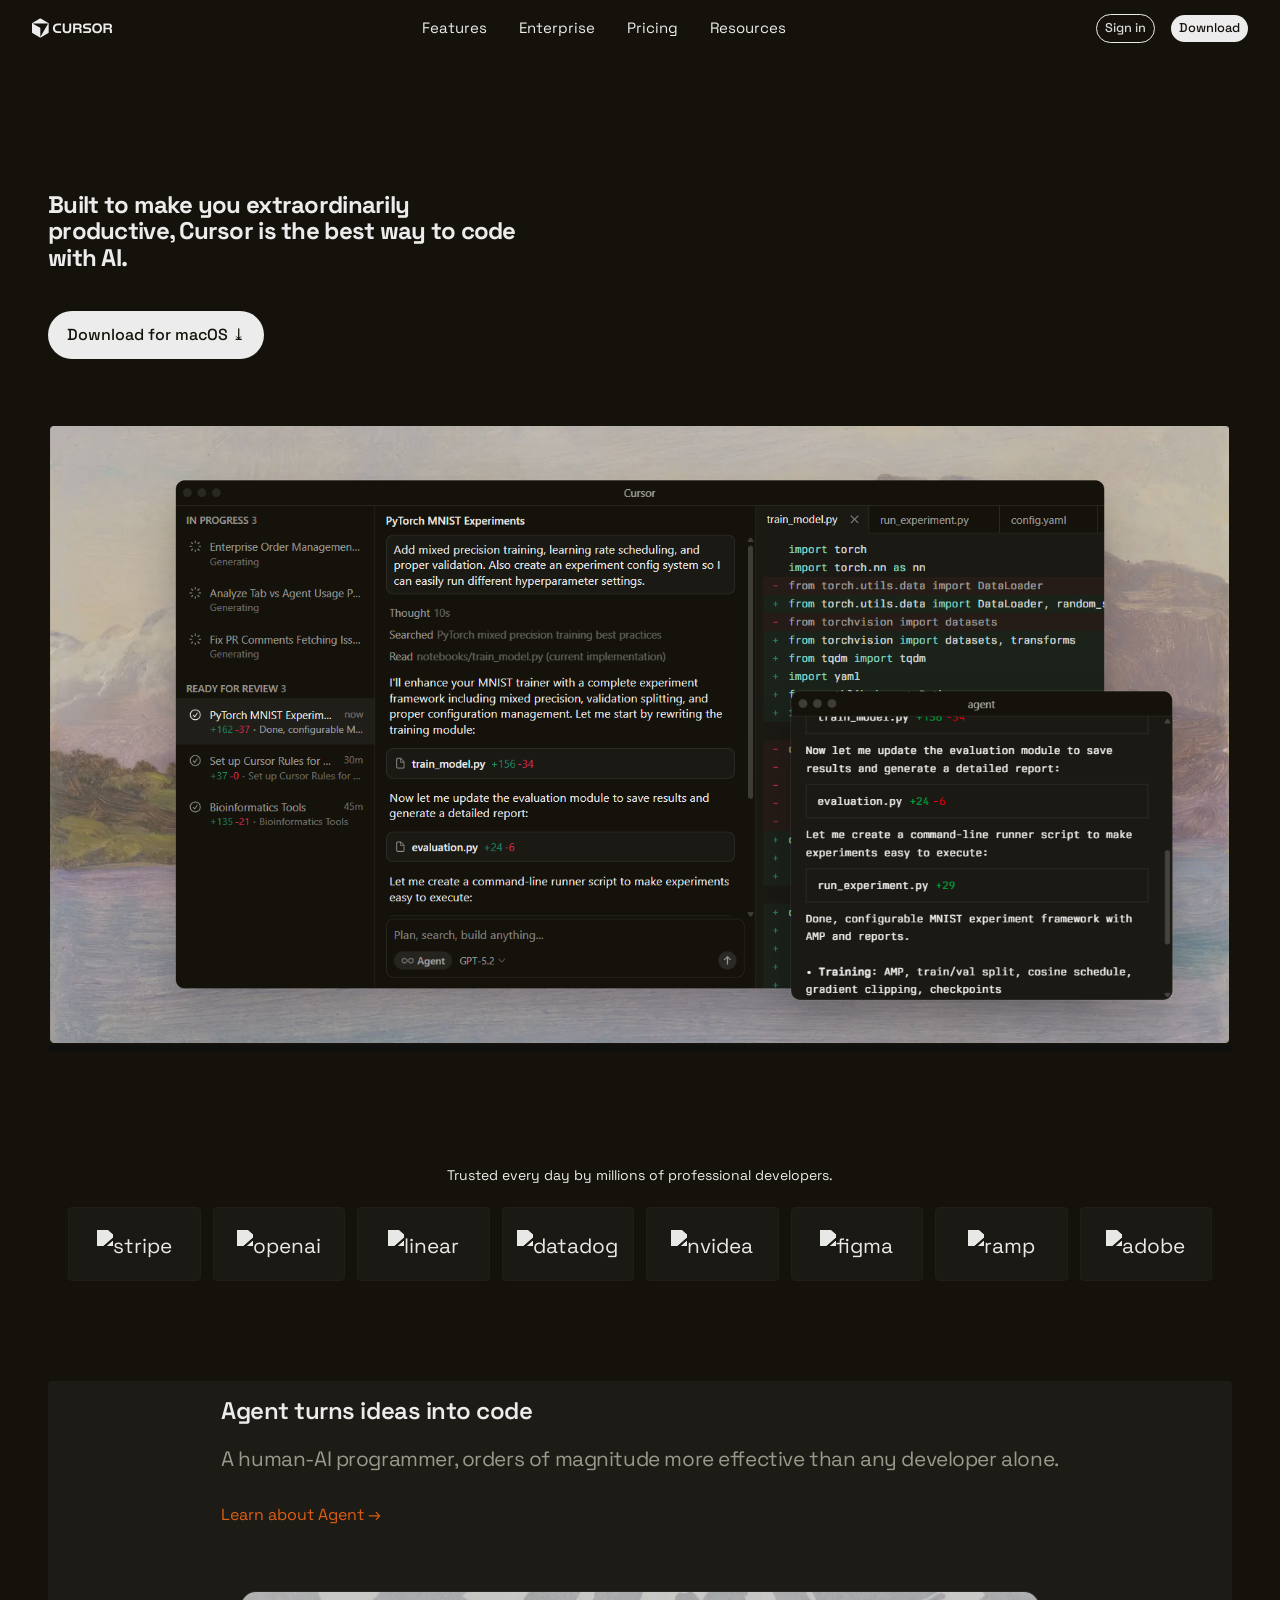
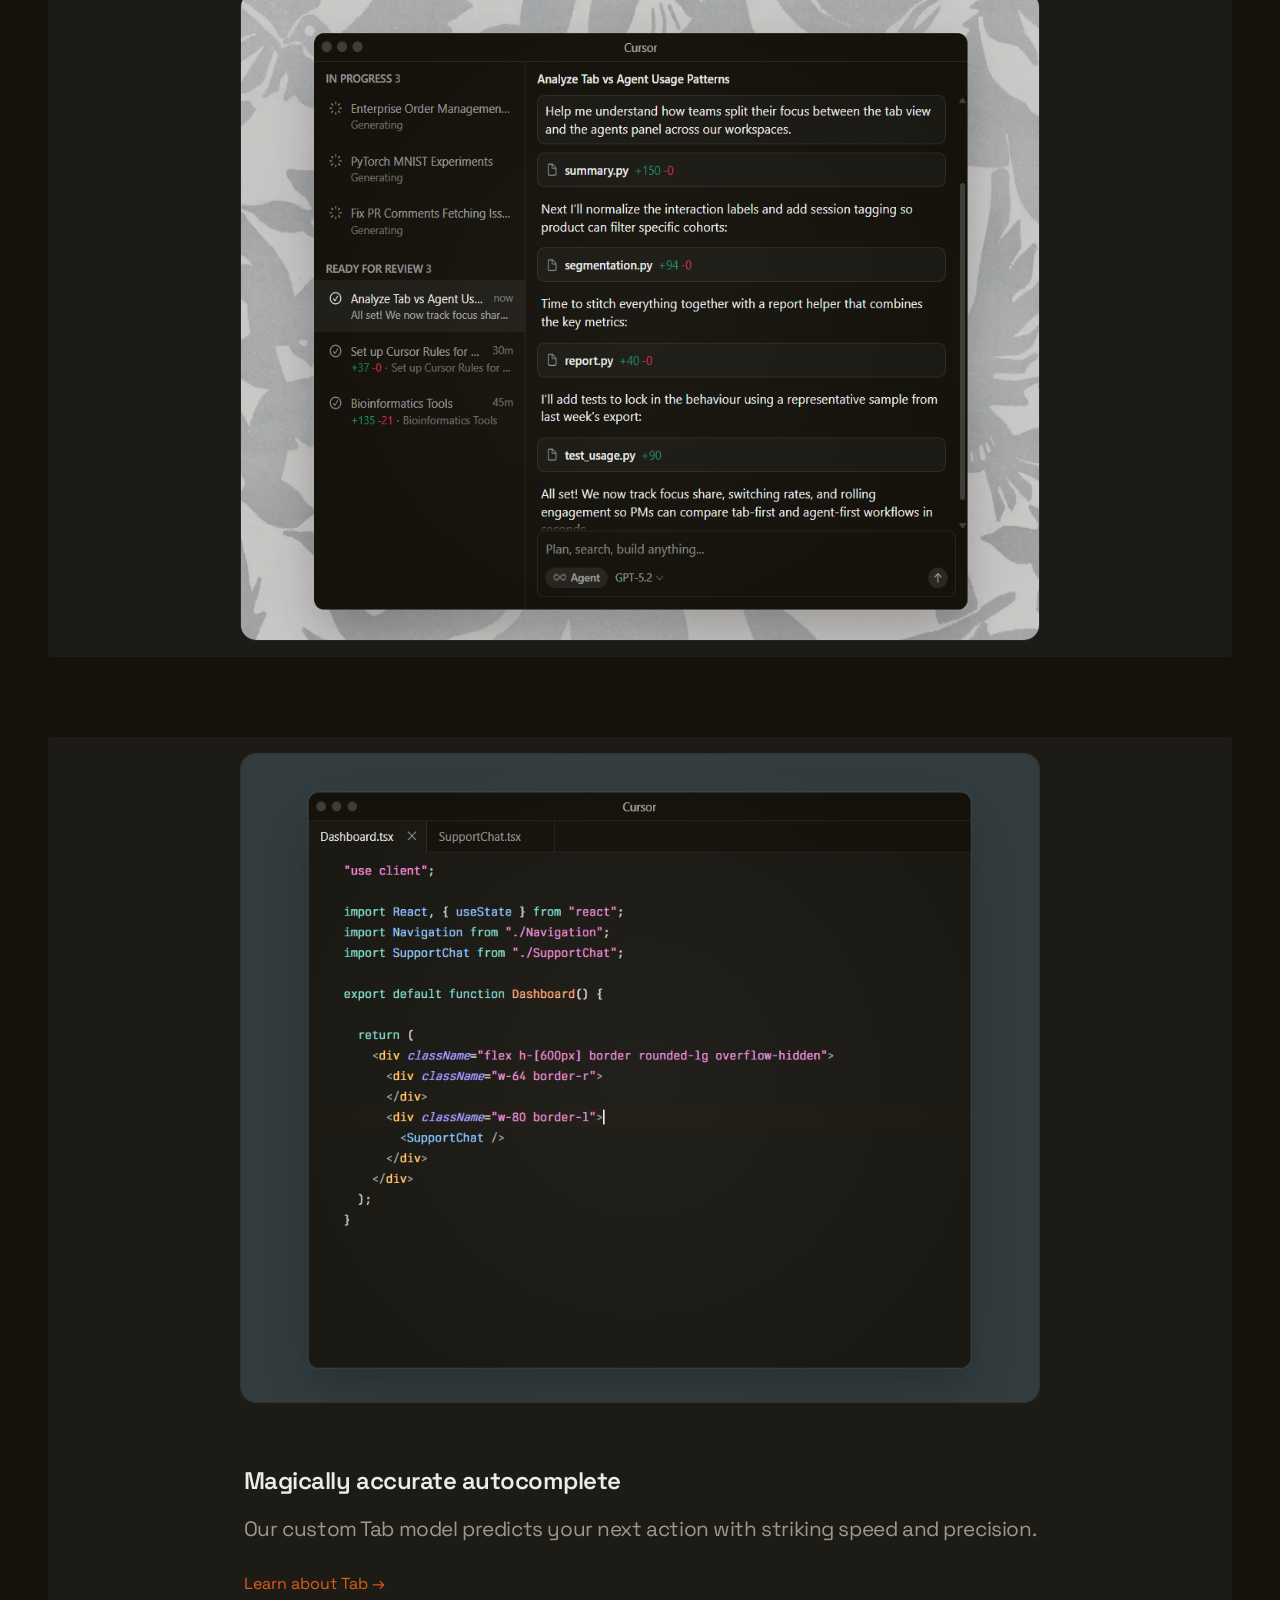
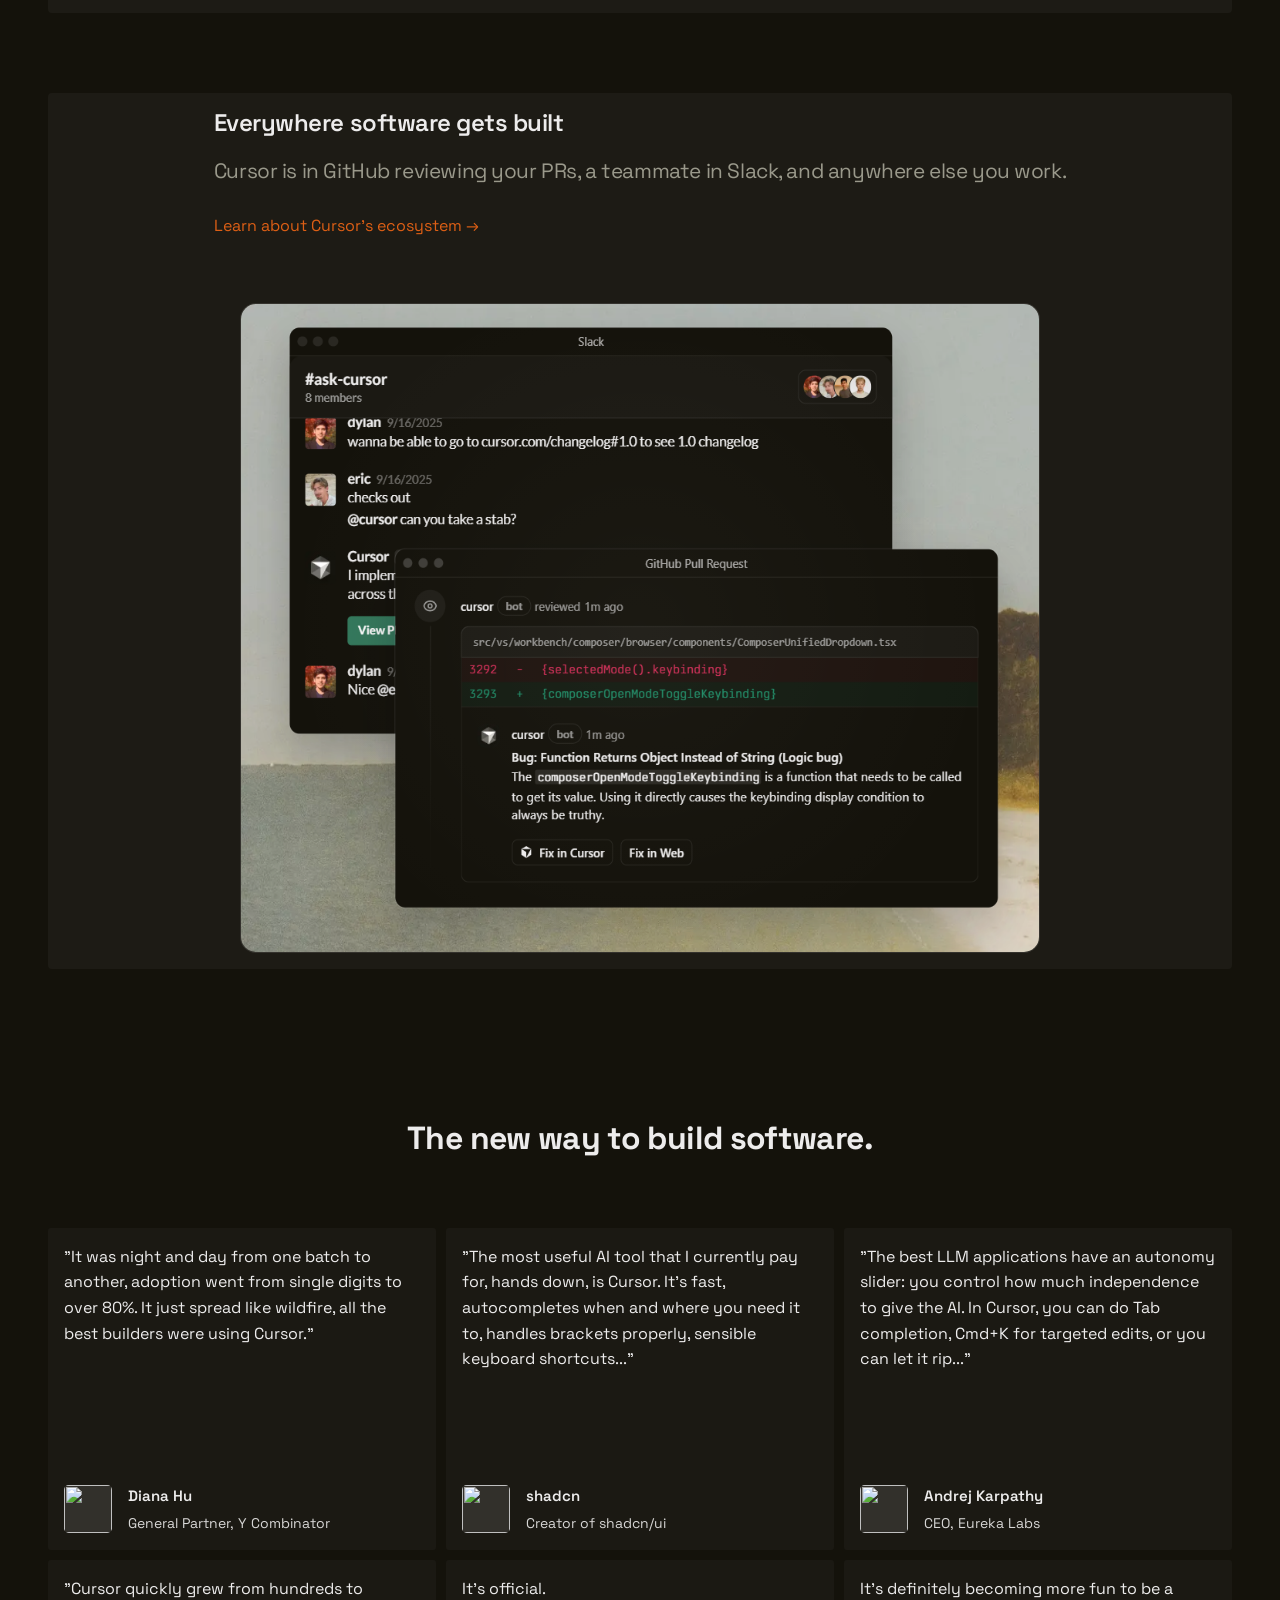
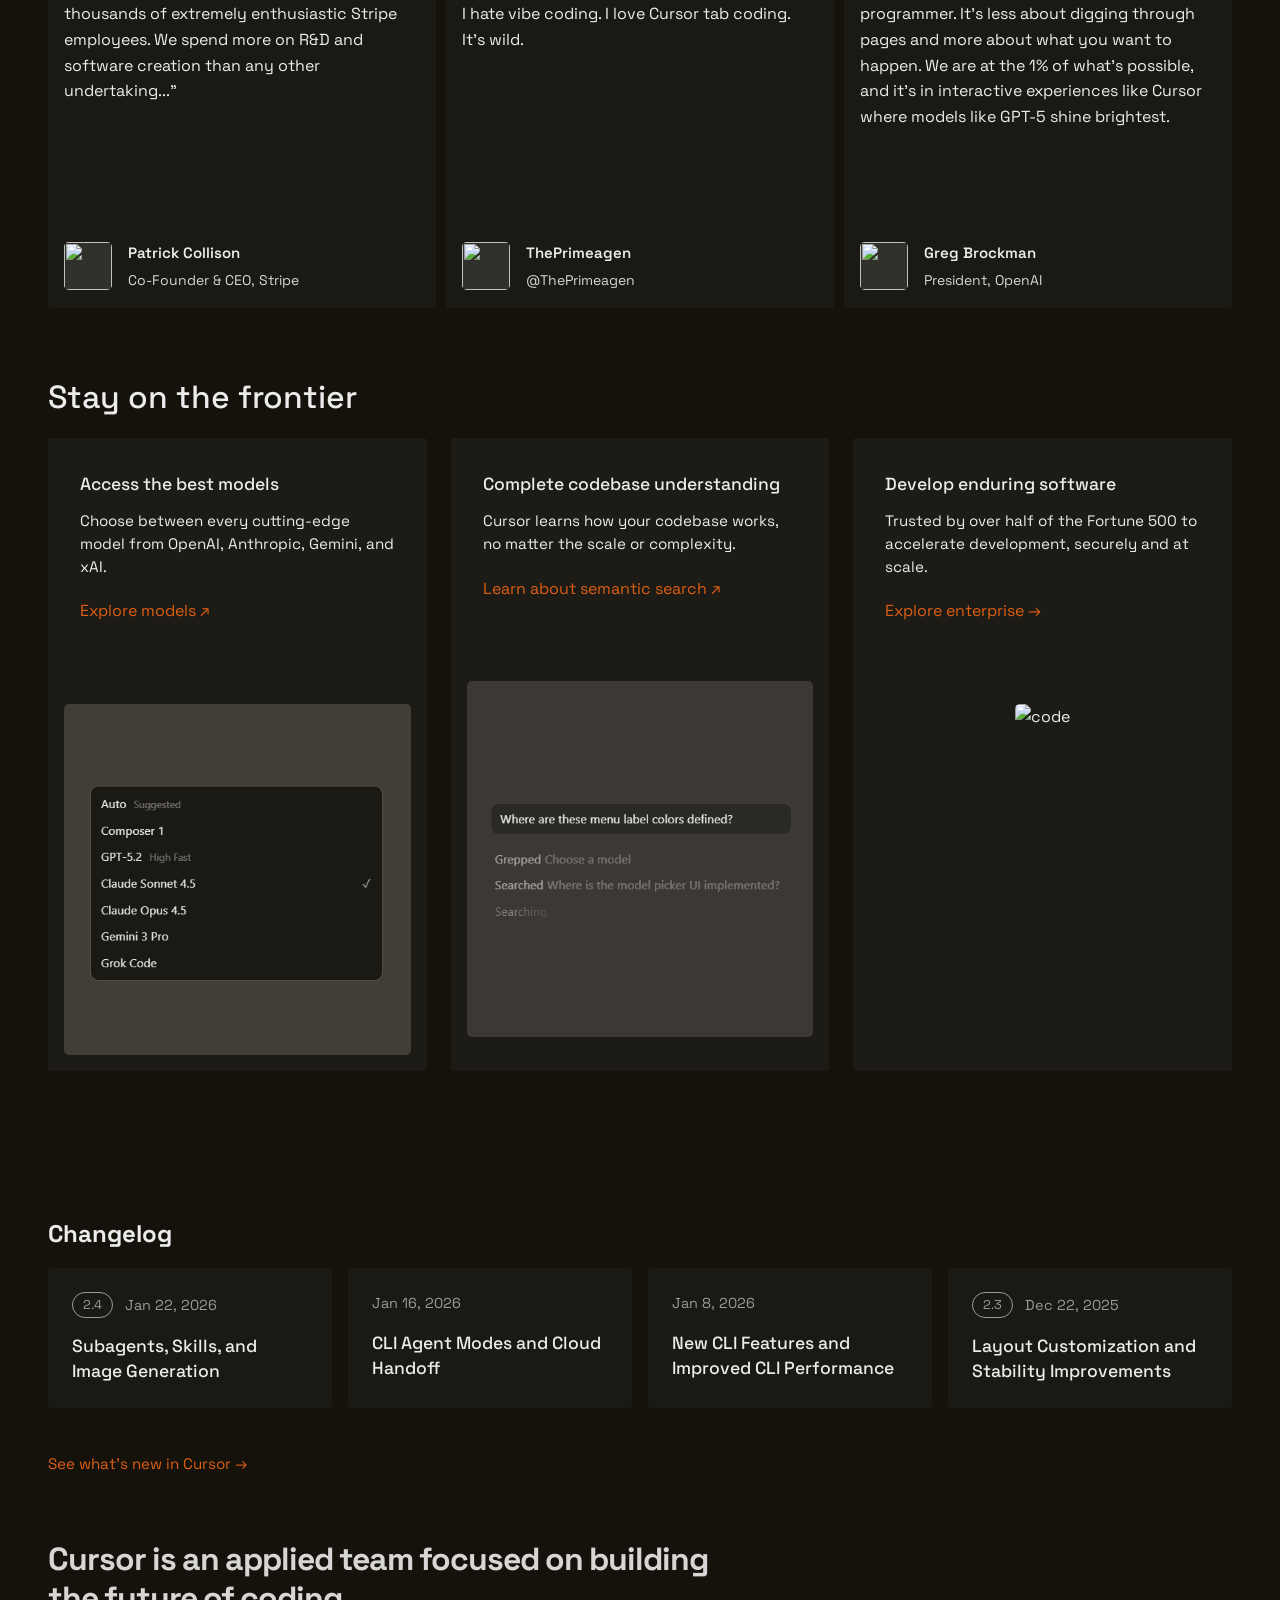
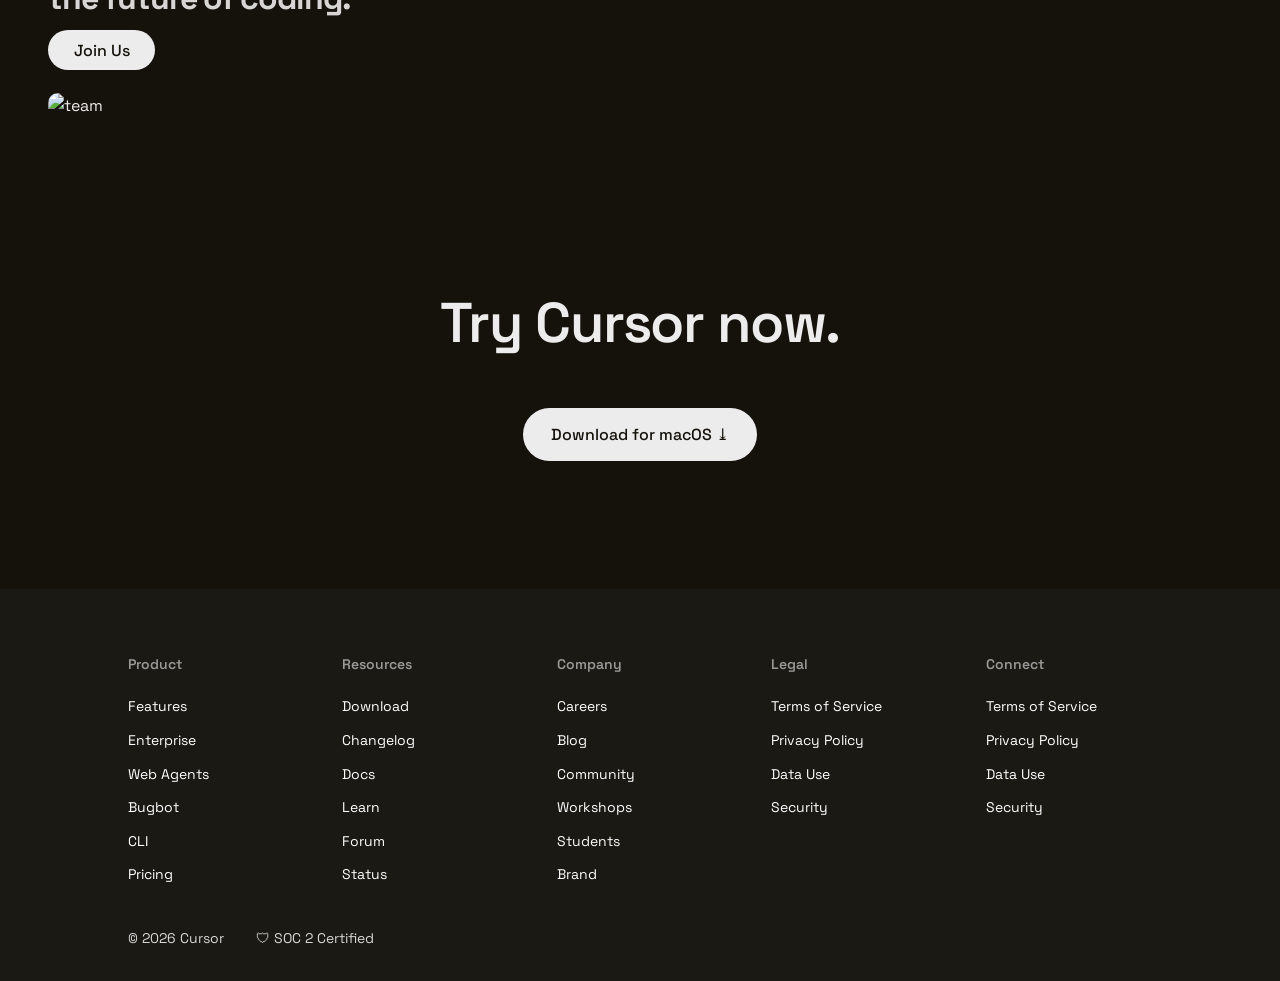
==== cursor-html-css/index.html @ ca09371f "added new assigment" ====
<!doctype html>
<html lang="en">

<head>
    <meta charset="UTF-8" />
    <meta name="viewport" content="width=device-width, initial-scale=1.0" />
    <link rel="stylesheet" href="style.css" />
    <title>Cursor - The AI Code Editor</title>
</head>

<body>
    <!-- Navigation -->
    <nav>
        <img src="ico.svg" alt="logo" width="80" height="50" />
        <ul class="nav-links">
            <li><a href="#features">Features</a></li>
            <li><a href="#enterprise">Enterprise</a></li>
            <li><a href="#pricing">Pricing</a></li>
            <li><a href="#resources">Resources</a></li>
        </ul>
        <div class="nav-actions">
            <a href="#" class="btn btn-secondary">Sign in</a>
            <a href="#" class="btn btn-primary">Download</a>
        </div>
    </nav>

    <!-- Hero Section -->
    <section class="hero">
        <h2>
            Built to make you extraordinarily productive, Cursor is the best
            way to code with AI.
        </h2>

        <div class="hero-actions">
            <a href="#" class="btn btn-primary">Download for macOS ⤓</a>
        </div>

        <div class="hero-visual">
            <img class="hero-image" src="hero.png" alt="hero" />
        </div>
    </section>

    <!-- Trusted By Section -->
    <section class="trusted-section">
        <p class="trusted-title">
            Trusted every day by millions of professional developers.
        </p>
        <div class="logo-grid">
            <div class="logo-card"><img
                    src="https://ptht05hbb1ssoooe.public.blob.vercel-storage.com/assets/misc/asset-beae7a1f5d7eb381a872.svg"
                    alt="stripe"></div>
            <div class="logo-card"><img
                    src="https://ptht05hbb1ssoooe.public.blob.vercel-storage.com/assets/misc/asset-53062f7690ae5b0cdbed.svg"
                    alt="openai"></div>
            <div class="logo-card"><img
                    src="https://ptht05hbb1ssoooe.public.blob.vercel-storage.com/assets/misc/asset-eb9e0a5931092d4db1dd.svg"
                    alt="linear"></div>
            <div class="logo-card"><img
                    src="https://ptht05hbb1ssoooe.public.blob.vercel-storage.com/assets/misc/asset-da55192921531e5fd2ba.svg"
                    alt="datadog"></div>
            <div class="logo-card"><img
                    src="https://ptht05hbb1ssoooe.public.blob.vercel-storage.com/assets/misc/asset-e3678011b17782740f98.svg"
                    alt="nvidea"></div>
            <div class="logo-card"><img
                    src="https://ptht05hbb1ssoooe.public.blob.vercel-storage.com/assets/misc/asset-105275382af564c3ab7c.svg"
                    alt="figma"></div>
            <div class="logo-card"><img
                    src="https://ptht05hbb1ssoooe.public.blob.vercel-storage.com/assets/misc/asset-cf60827b1c3f341d19ef.svg"
                    alt="ramp"></div>
            <div class="logo-card"><img
                    src="https://ptht05hbb1ssoooe.public.blob.vercel-storage.com/assets/misc/asset-37d2d1a1edcce15ca38c.svg"
                    alt="adobe"></div>
        </div>
    </section>

    <!-- Features Section -->
    <section class="features">
        <div class="feature-card">
            <div class="feature-content">
                <h3>Agent turns ideas into code</h3>
                <p>
                    A human-AI programmer, orders of magnitude more
                    effective than any developer alone.
                </p>
                <a href="#" class="feature-link">Learn about Agent →</a>
            </div>
            <div class="feature-visual">
                <img src="feat-1.png" width="100%" height="100%""> 
                    </div>
                </div>
            </div>

            <div class=" feature-card">
                <div class="feature-content">
                    <h3>Magically accurate autocomplete</h3>
                    <p>
                        Our custom Tab model predicts your next action with
                        striking speed and precision.
                    </p>
                    <a href="#" class="feature-link">Learn about Tab →</a>
                </div>
                <div class="feature-visual">
                    <img src="feat-2.png" alt="feat-2" width="800px" height="650px">
                </div>
            </div>

            <div class="feature-card">
                <div class="feature-content">
                    <h3>Everywhere software gets built</h3>
                    <p>
                        Cursor is in GitHub reviewing your PRs, a teammate in
                        Slack, and anywhere else you work.
                    </p>
                    <a href="#" class="feature-link">Learn about Cursor's ecosystem →</a>
                </div>
                <div class="feature-visual">
                    <img src="feat-3.png" alt="feat-2" width="800px" height="650px">
                </div>
            </div>
    </section>

    <!-- Testimonials -->
    <section class="testimonials">
        <h2>The new way to build software.</h2>
        <div class="testimonials-grid">
            <div class="testimonial">
                <p class="testimonial-text">
                    "It was night and day from one batch to another,
                    adoption went from single digits to over 80%. It just
                    spread like wildfire, all the best builders were using
                    Cursor."
                </p>
                <div class="testimonial-author">
                    <img class="author-avatar"
                        src="https://cursor.com/marketing-static/_next/image?url=https%3A%2F%2Fptht05hbb1ssoooe.public.blob.vercel-storage.com%2Fassets%2Favatars%2Fdiana-hu-avatar.png&w=96&q=70"
                        alt="">
                    <div class="author-info">
                        <h4>Diana Hu</h4>
                        <p>General Partner, Y Combinator</p>
                    </div>
                </div>
            </div>

            <div class="testimonial">
                <p class="testimonial-text">
                    "The most useful AI tool that I currently pay for, hands
                    down, is Cursor. It's fast, autocompletes when and where
                    you need it to, handles brackets properly, sensible
                    keyboard shortcuts..."
                </p>
                <div class="testimonial-author">
                    <img class="author-avatar"
                        src="https://cursor.com/marketing-static/_next/image?url=https%3A%2F%2Fptht05hbb1ssoooe.public.blob.vercel-storage.com%2Fassets%2Favatars%2Fshadcn-avatar.png&w=96&q=70"
                        alt="">
                    <div class="author-info">
                        <h4>shadcn</h4>
                        <p>Creator of shadcn/ui</p>
                    </div>
                </div>
            </div>

            <div class="testimonial">
                <p class="testimonial-text">
                    "The best LLM applications have an autonomy slider: you
                    control how much independence to give the AI. In Cursor,
                    you can do Tab completion, Cmd+K for targeted edits, or
                    you can let it rip..."
                </p>
                <div class="testimonial-author">
                    <img class="author-avatar"
                        src="https://cursor.com/marketing-static/_next/image?url=https%3A%2F%2Fptht05hbb1ssoooe.public.blob.vercel-storage.com%2Fassets%2Favatars%2Fandrej-karpathy-avatar.png&w=96&q=70"
                        alt="">
                    <div class="author-info">
                        <h4>Andrej Karpathy</h4>
                        <p>CEO, Eureka Labs</p>
                    </div>
                </div>
            </div>

            <div class="testimonial">
                <p class="testimonial-text">
                    "Cursor quickly grew from hundreds to thousands of
                    extremely enthusiastic Stripe employees. We spend more
                    on R&D and software creation than any other
                    undertaking..."
                </p>
                <div class="testimonial-author">
                    <img class="author-avatar"
                        src="https://cursor.com/marketing-static/_next/image?url=https%3A%2F%2Fptht05hbb1ssoooe.public.blob.vercel-storage.com%2Fassets%2Favatars%2Fpatrick-collison-avatar.png&w=96&q=70"
                        alt="">
                    <div class="author-info">
                        <h4>Patrick Collison</h4>
                        <p>Co-Founder & CEO, Stripe</p>
                    </div>
                </div>
            </div>
            <div class="testimonial">
                <p class="testimonial-text">
                    It's official. <br>
                    I hate vibe coding.
                    I love Cursor tab coding. <br>
                    It's wild.
                </p>
                <div class="testimonial-author">
                    <img class="author-avatar"
                        src="https://cursor.com/marketing-static/_next/image?url=https%3A%2F%2Fptht05hbb1ssoooe.public.blob.vercel-storage.com%2Fassets%2Favatars%2Ftheprimeagen-avatar.png&w=96&q=70"
                        alt="">
                    <div class="author-info">
                        <h4>ThePrimeagen</h4>
                        <p>@ThePrimeagen</p>
                    </div>
                </div>
            </div>
            <div class="testimonial">
                <p class="testimonial-text">
                    It's definitely becoming more fun to be a programmer. It's less about digging through pages and more
                    about what you want to happen. We are at the 1% of what's possible, and it's in interactive
                    experiences like Cursor where models like GPT-5 shine brightest.
                </p>
                <div class="testimonial-author">
                    <img class="author-avatar"
                        src="https://cursor.com/marketing-static/_next/image?url=https%3A%2F%2Fptht05hbb1ssoooe.public.blob.vercel-storage.com%2Fassets%2Favatars%2Fgreg-brockman-avatar.jpg&w=96&q=70"
                        alt="">
                    <div class="author-info">
                        <h4>Greg Brockman</h4>
                        <p>President, OpenAI</p>
                    </div>
                </div>
            </div>
        </div>
    </section>


    <!-- Frontier -->

    <section class="frontier-section">
        <h2 class="section-title">Stay on the frontier</h2>

        <div class="feature-grid">
            <article class="feature-card">
                <div class="card-content">
                    <h3>Access the best models</h3>
                    <p>Choose between every cutting-edge model from OpenAI, Anthropic, Gemini, and xAI.</p>
                    <a href="#" class="feature-link">Explore models &nearr;</a>
                </div>
                <div class="image-mockup">
                    <img src="front-2.png" alt="code">
                </div>
            </article>

            <article class="feature-card">
                <div class="card-content">
                    <h3>Complete codebase understanding</h3>
                    <p>Cursor learns how your codebase works, no matter the scale or complexity.</p>
                    <a href="#" class="feature-link">Learn about semantic search &nearr;</a>
                </div>
                <div class="image-mockup">
                    <img src="front-1.png" alt="code">
                </div>
            </article>

            <article class="feature-card">
                <div class="card-content">
                    <h3>Develop enduring software</h3>
                    <p>Trusted by over half of the Fortune 500 to accelerate development, securely and at scale.</p>
                    <a href="#" class="feature-link">Explore enterprise &rarr;</a>
                </div>
                <div class="image-mockup">
                    <img src="https://cursor.com/marketing-static/_next/image?url=https%3A%2F%2Fptht05hbb1ssoooe.public.blob.vercel-storage.com%2Fassets%2Fhomepage%2Fhomepage-team-photo-1.jpg&w=1920&q=70"
                        alt="code">
                </div>
            </article>
        </div>
    </section>

    <!-- Changelog -->

    <section class="changelog-container">
        <div style="margin-bottom: 15px;">
            <h2>Changelog</h2>
        </div>

        <div class="cards-grid">
            <div class="card">
                <div class="card-meta">
                    <span class="version">2.4</span>
                    <span class="date">Jan 22, 2026</span>
                </div>
                <h3 class="card-title">Subagents, Skills, and Image Generation</h3>
            </div>

            <div class="card">
                <div class="card-meta">
                    <span class="date">Jan 16, 2026</span>
                </div>
                <h3 class="card-title">CLI Agent Modes and Cloud Handoff</h3>
            </div>

            <div class="card">
                <div class="card-meta">
                    <span class="date">Jan 8, 2026</span>
                </div>
                <h3 class="card-title">New CLI Features and Improved CLI Performance</h3>
            </div>

            <div class="card">
                <div class="card-meta">
                    <span class="version">2.3</span>
                    <span class="date">Dec 22, 2025</span>
                </div>
                <h3 class="card-title">Layout Customization and Stability Improvements</h3>
            </div>
        </div>

        <a href="#" class="footer-link">See what's new in Cursor &rarr;</a>
    </section>

    <!-- Join Team -->
    <div class="join-team" style="overflow: hidden;">
        <h1>Cursor is an applied team focused on building the future of coding.
        </h1>
        <div style="margin-top: 20px; margin-bottom: 30px;">
            <a href="#" class="btn btn-primary">Join Us</a>
        </div>
        <div class="team-img">
            <img src="https://cursor.com/marketing-static/_next/image?url=https%3A%2F%2Fptht05hbb1ssoooe.public.blob.vercel-storage.com%2Fassets%2Fhomepage%2Fhomepage-team-photo.jpg&w=1920&q=70"
                alt="team" width="100%">
        </div>
    </div>

    <!-- CTA Section -->
    <section class="cta-section">
        <h2>Try Cursor now.</h2>
        <div class="cta-actions">
            <a href="#" class="btn btn-primary">Download for macOS ⤓</a>
        </div>
    </section>
    <!-- Footer -->
    <footer>
        <div class="footer-grid">
            <div class="footer-column">
                <h4>Product</h4>
                <ul>
                    <li><a href="#">Features</a></li>
                    <li><a href="#">Enterprise</a></li>
                    <li><a href="#">Web Agents</a></li>
                    <li><a href="#">Bugbot</a></li>
                    <li><a href="#">CLI</a></li>
                    <li><a href="#">Pricing</a></li>
                </ul>
            </div>
            <div class="footer-column">
                <h4>Resources</h4>
                <ul>
                    <li><a href="#">Download</a></li>
                    <li><a href="#">Changelog</a></li>
                    <li><a href="#">Docs</a></li>
                    <li><a href="#">Learn</a></li>
                    <li><a href="#">Forum</a></li>
                    <li><a href="#">Status</a></li>
                </ul>
            </div>
            <div class="footer-column">
                <h4>Company</h4>
                <ul>
                    <li><a href="#">Careers</a></li>
                    <li><a href="#">Blog</a></li>
                    <li><a href="#">Community</a></li>
                    <li><a href="#">Workshops</a></li>
                    <li><a href="#">Students</a></li>
                    <li><a href="#">Brand</a></li>
                </ul>
            </div>
            <div class="footer-column">
                <h4>Legal</h4>
                <ul>
                    <li><a href="#">Terms of Service</a></li>
                    <li><a href="#">Privacy Policy</a></li>
                    <li><a href="#">Data Use</a></li>
                    <li><a href="#">Security</a></li>
                </ul>
            </div>
            <div class="footer-column">
                <h4>Connect</h4>
                <ul>
                    <li><a href="#">Terms of Service</a></li>
                    <li><a href="#">Privacy Policy</a></li>
                    <li><a href="#">Data Use</a></li>
                    <li><a href="#">Security</a></li>
                </ul>
            </div>
        </div>
        <div class="footer-bottom">
            <p>© 2026 Cursor</p>
            <p>🛡 SOC 2 Certified</p>
        </div>
    </footer>
</body>

</html>
---- cursor-html-css/style.css ----
@import url('https://fonts.googleapis.com/css2?family=Space+Grotesk:wght@400;500;600;700&display=swap');


* {
    margin: 0;
    padding: 0;
    box-sizing: border-box;
}

:root {
    --bg-primary: #14120b;
    --bg-secondary: #0a0a0a;
    --text-primary: #edecec;
    --text-secondary: #d7d6d5;
    --accent: #ffffff;
    --border: rgba(255, 255, 255, 0.1);
    --card-bg: #0f0f0f;
}

body {
    font-family: 'Space Grotesk', 'Segoe UI';
    background: var(--bg-primary);
    color: var(--text-primary);
    line-height: 1.6;
    overflow-x: hidden;
}

/* Navigation */
nav {
    position: fixed;
    top: 0;
    left: 0;
    right: 0;
    z-index: 1000;
    padding: 0.2rem 2rem;
    display: flex;
    justify-content: space-between;
    align-items: center;
    background: var(--bg-primary);
    backdrop-filter: blur(12px);
}

.nav-links {
    display: flex;
    gap: 2rem;
    list-style: none;
    align-items: center;
}

.nav-links a {
    color: var(--text-primary);
    text-decoration: none;
    font-size: 0.9375rem;
    transition: color 0.2s;
}

.nav-links a:hover {
    color: #d7d6d5;
}

.nav-actions {
    display: flex;
    gap: 1rem;
    align-items: center;
}

.btn {
    padding: 0.2rem 0.5rem;
    border-radius: 1rem;
    text-decoration: none;
    font-size: 0.8rem;
    transition: all 0.2s;
    border: none;
    cursor: pointer;
    font-weight: 500;
}

.btn-secondary {
    background: transparent;
    color: var(--text-secondary);
    border: 0.01rem solid var(--text-primary);
    ;
}

.btn-secondary:hover {
    color: var(--text-primary);
}

.btn-primary {
    background: var(--text-primary);
    ;
    color: var(--bg-primary);
}

.btn-primary:hover {
    opacity: 0.9;
    background: #d7d6d5;
}

/* Hero Section */
.hero {
    margin-top: 4rem;
    padding: 8rem 3rem 4rem;
    max-width: 1400px;
    margin-left: auto;
    margin-right: auto;
}

.hero h2 {
    line-height: 1.1;
    letter-spacing: -0.03em;
    margin-bottom: 2.5rem;
    width: 40%;
}

.hero-actions {
    display: flex;
    margin-bottom: 4rem;
}

.hero-actions .btn {
    padding: 0.7rem 1.2rem;
    border-radius: 50px;
    font-size: 1rem;
}

.hero-visual {
    height: 100%;
    background: var(--card-bg);

    position: relative;
    overflow: hidden;
}

.hero-image {
    width: 100%;
}

/* Logos Section */
.trusted-section {
    padding: 3rem;
    text-align: center;
    max-width: 1400px;
    margin: 0 auto;
}

.trusted-title {
    font-size: 0.875rem;
}

.logo-grid {
    display: grid;
    grid-template-columns: repeat(8, 1fr);
    gap: 12px;
    padding: 20px;
}

.logo-card {
    aspect-ratio: 16 / 9;
    background-color: #1B1913;
    border: 1px solid #1f1e1b;
    border-radius: 4px;
    display: flex;
    align-items: center;
    justify-content: center;
    font-size: 1.3rem;
    transition: background 0.3s ease;
}



/* Logo Image constraints */
.logo-card img {
    max-width: 80%;
    max-height: 40%;
    object-fit: contain;
    filter: brightness(0) invert(1);
    /* Forces logos to be white */
    opacity: 0.9;
}

/* Features Section */
.features {
    padding: 2rem 3rem;
    max-width: 1400px;
    margin: 0 auto;
}

.feature-card {
    margin-bottom: 5rem;
    display: grid;
    grid-template-columns: 1fr 1.2fr;
    gap: 4rem;
    align-items: center;
    background: #1D1B15;
    padding: 1rem;
}

.feature-card:nth-child(even) {
    grid-template-columns: 1.2fr 1fr;
}

.feature-card:nth-child(even) .feature-content {
    order: 2;
}

.feature-content h3 {
    font-size: 1.5rem;
    font-weight: 600;
    line-height: 1.2;
    letter-spacing: -0.02em;
    margin-bottom: 1rem;
}

.feature-content p {
    font-size: 1.3rem;
    color: #9A998B;
    letter-spacing: -0.02em;
    margin-bottom: 1.5rem;
    line-height: 1.7;
}

.feature-link {
    color: #dd5f15;
    text-decoration: none;
    font-size: 1rem;
    display: inline-flex;
    align-items: center;
    gap: 0.5rem;
    transition: gap 0.3s;
}

.feature-link:hover {
    gap: 0.75rem;
    color: #863505;
}

.feature-visual {
    background: var(--card-bg);
    border-radius: 1rem;
    border: 1px solid var(--border);
    height: 650px;
    width: 800px;
    display: flex;
    align-items: center;
    justify-content: center;
    position: relative;
    overflow: hidden;
}

.feature-visual::before {
    content: "";
    position: absolute;
    inset: 0;
    background: radial-gradient(circle at center,
            rgba(255, 255, 255, 0.03),
            transparent 70%);
}

/* Testimonials */
.testimonials {
    padding: 2rem 3rem;
    max-width: 1400px;
    margin: 0 auto;
}

.testimonials h2 {
    font-size: 2rem;
    text-align: center;
    margin-bottom: 4rem;
    letter-spacing: -0.02em;
}

.testimonials-grid {
    display: grid;
    grid-template-columns: repeat(3, 1fr);
    gap: 0.6rem;
}

.testimonial {
    background: #1B1913;
    border-radius: 3px;
    padding: 1rem;
    display: flex;
    flex-direction: column;
    justify-content: space-between;
}

.testimonial-text {
    margin-bottom: 7rem;
    color: var(--text-primary);
}

.testimonial-author {
    display: flex;
    align-items: center;
    gap: 1rem;
}

.author-avatar {
    width: 48px;
    height: 48px;
    border-radius: 10%;
    object-fit: contain;
    background: var(--border);
}

.author-info h4 {
    font-size: 0.9375rem;
    font-weight: 600;
    margin-bottom: 0.25rem;
}

.author-info p {
    font-size: 0.875rem;
    color: var(--text-secondary);
}

.changelog-container {
    padding: 2rem 3rem;
    max-width: 1400px;
    margin: 0 auto;
}

.cards-grid {
    display: grid;
    grid-template-columns: repeat(auto-fit, minmax(250px, 1fr));
    gap: 16px;
    margin-bottom: 24px;
}

.card {
    background-color: #1B1913;
    border: 1px solid var(--card-border);
    border-radius: 4px;
    padding: 24px;
    transition: border-color 0.2s ease;
    cursor: pointer;
}

.card:hover {
    background-color: #201E18;
    border-color: #333;
}

.card-meta {
    display: flex;
    align-items: center;
    gap: 12px;
    margin-bottom: 16px;
}

.version {
    border: 1px solid;
    border-radius: 20px;
    padding: 2px 10px;
    font-size: 0.8rem;
    color: #9B9A98
}

.date {
    font-size: 0.9rem;
    color: #9B9A98
}

.card-title {
    font-size: 1.1rem;
    line-height: 1.4;
    font-weight: 500;
    margin: 0;
}

.footer-link {
    display: inline-block;
    color: #dd5f15;
    text-decoration: none;
    font-size: 0.95rem;
    margin-top: 20px;
}

.footer-link:hover {
    color: #863505;
}

/* Join Team */
.join-team {
    padding: 2rem 3rem;
    max-width: 1400px;
    margin: 0 auto;
}

.join-team h1 {
    width: 60%;
    color: var(--text-secondary);
    word-spacing: -1px;
    letter-spacing: -1px;
    line-height: 2.4rem;
}

.team-img {
    /* width: 1500px; */
    border-radius: 10px;
    overflow: hidden;
}

.join-team .btn {
    padding: 0.6rem 1.6rem;
    font-size: 1rem;
    border-radius: 50px;
}

/* CTA Section */
.cta-section {
    padding: 8rem 3rem;
    text-align: center;
    max-width: 1400px;
    margin: 0 auto;
}

.cta-section h2 {
    font-size: 3.5rem;
    font-weight: 600;
    margin-bottom: 2.5rem;
    letter-spacing: -0.02em;
}

.cta-actions {
    display: flex;
    gap: 1rem;
    justify-content: center;
}

.cta-actions .btn {
    padding: 0.875rem 1.75rem;
    font-size: 1rem;
    border-radius: 50px;
}

/* Footer */
footer {
    padding: 4rem 3rem 2rem;
    background-color: #1B1913;
}

.footer-grid {
    display: grid;
    grid-template-columns: repeat(5, 1fr);
    gap: 3rem;
    margin-bottom: 3rem;
    margin: 0 5rem;
}

.footer-column h4 {
    font-size: 0.875rem;
    font-weight: 600;
    margin-bottom: 1.1rem;
    color: #999896;
}

.footer-column ul {
    list-style: none;
}

.footer-column li {
    margin-bottom: 0.5rem;
}

.footer-column a {
    color: white;
    text-decoration: none;
    font-size: 0.875rem;
    transition: color 0.2s;
}

.footer-column a:hover {
    color: var(--text-primary);
}

.footer-bottom {
    padding-top: 2rem;
    display: flex;
    margin: 0 5rem;
    gap: 2rem;
    align-items: center;
    font-size: 0.875rem;
    color: var(--text-secondary);
}

/* Frontier */

.frontier-section {
    padding: 2rem 3rem;
    max-width: 1400px;
    margin: 0 auto;
}

.section-title {
    font-size: 2rem;
    font-weight: 500;
    margin-bottom: 15px;

}

.feature-grid {
    display: grid;
    grid-template-columns: repeat(auto-fit, minmax(350px, 1fr));
    gap: 24px;
}

.feature-card {
    background: #1D1B15;
    border-radius: 4px;
    display: flex;
    flex-direction: column;
    overflow: hidden;
}

.card-content {
    padding: 1rem;
    flex-grow: 0;
}

.card-content h3 {
    font-size: 1.1rem;
    margin: 0 0 12px 0;
    font-weight: 500;
}

.card-content p {
    line-height: 1.5;
    margin-bottom: 20px;
    font-size: 0.95rem;
}

.image-mockup img {
    width: 100%;
    height: 100%;
    border-radius: 5px;
}
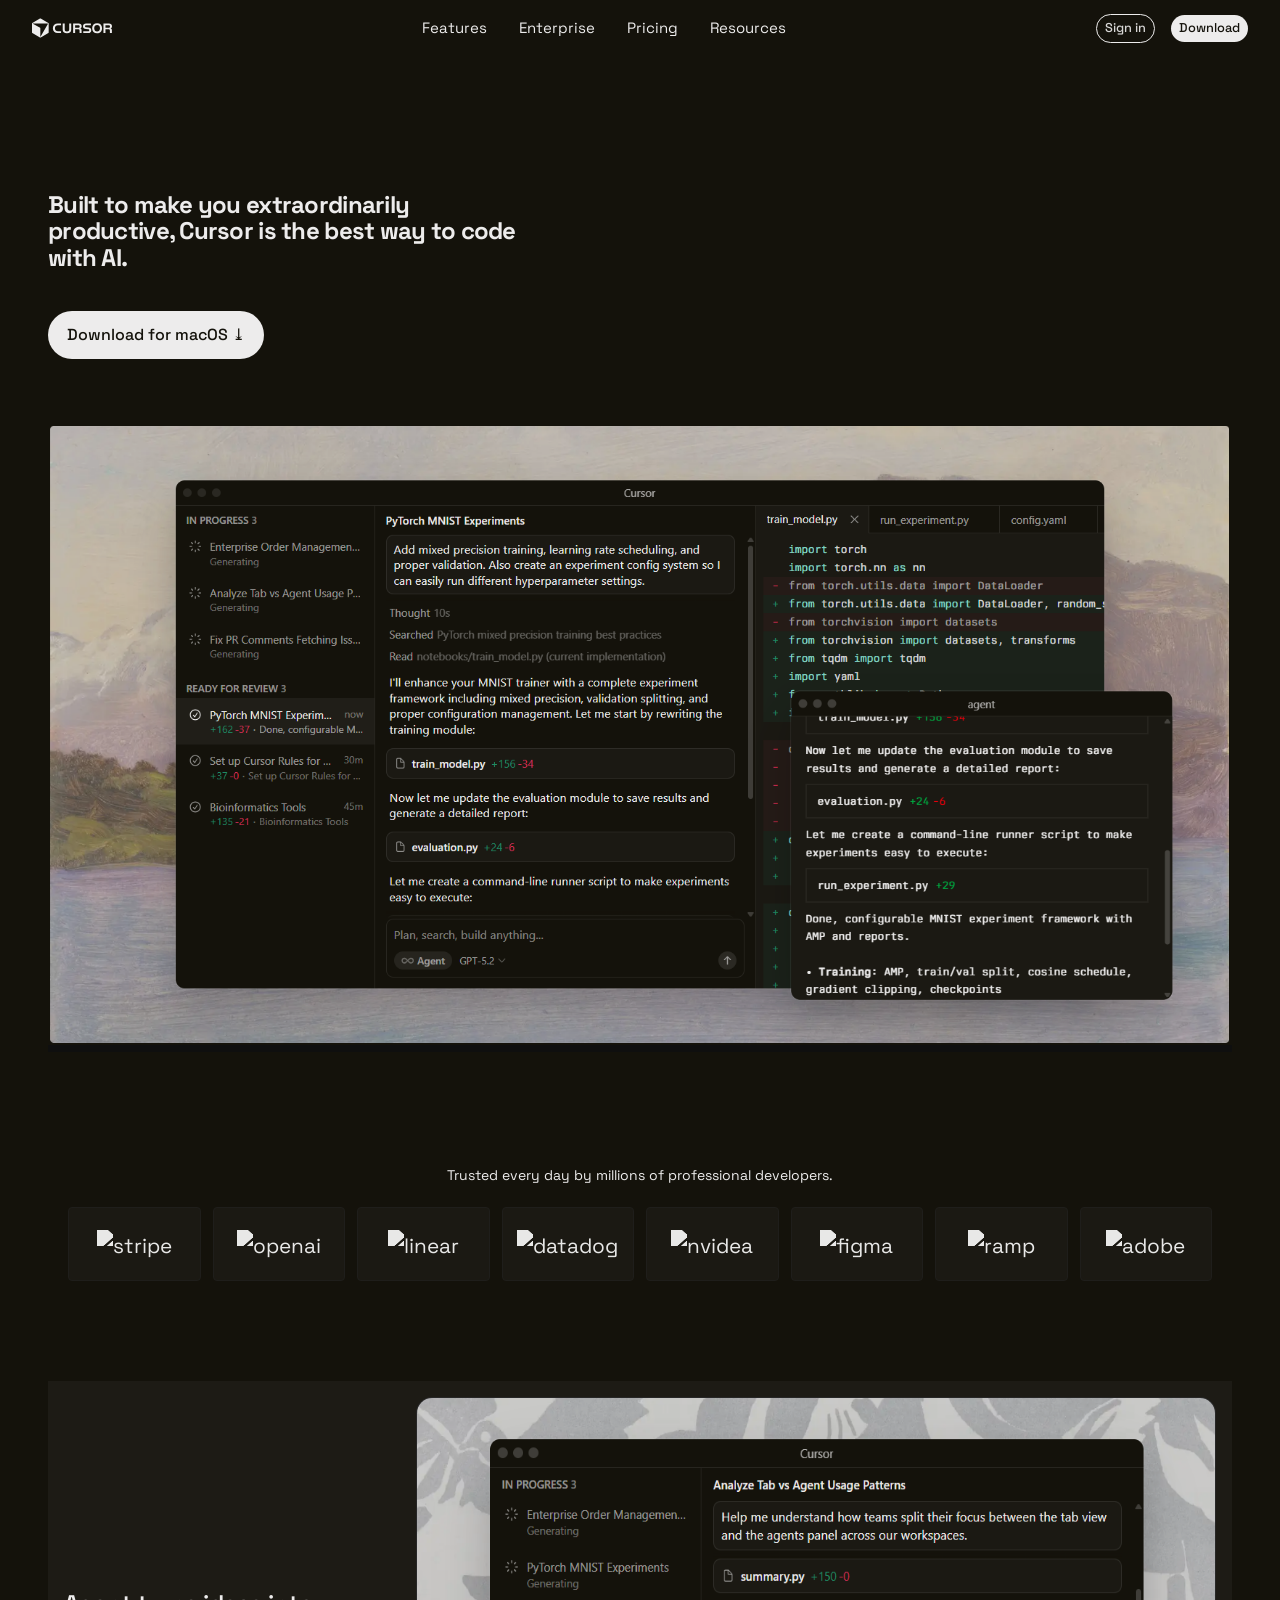
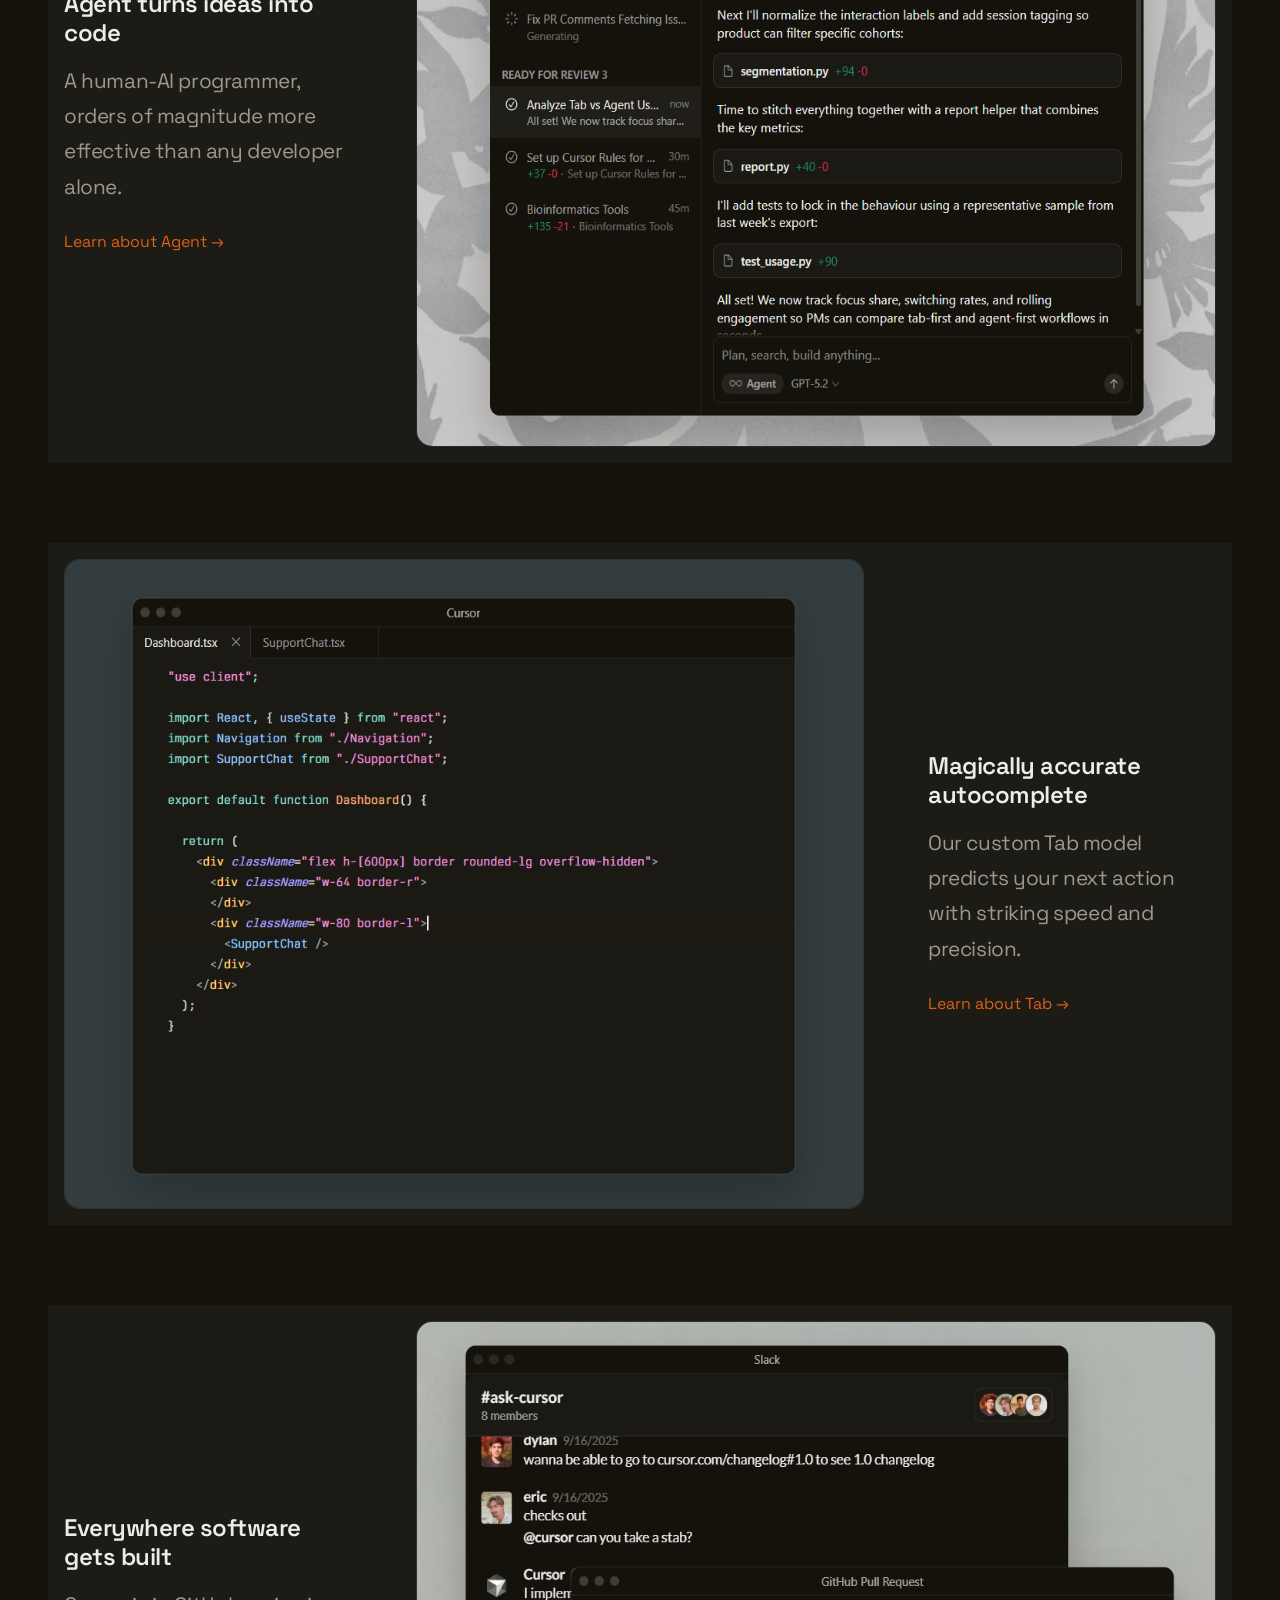
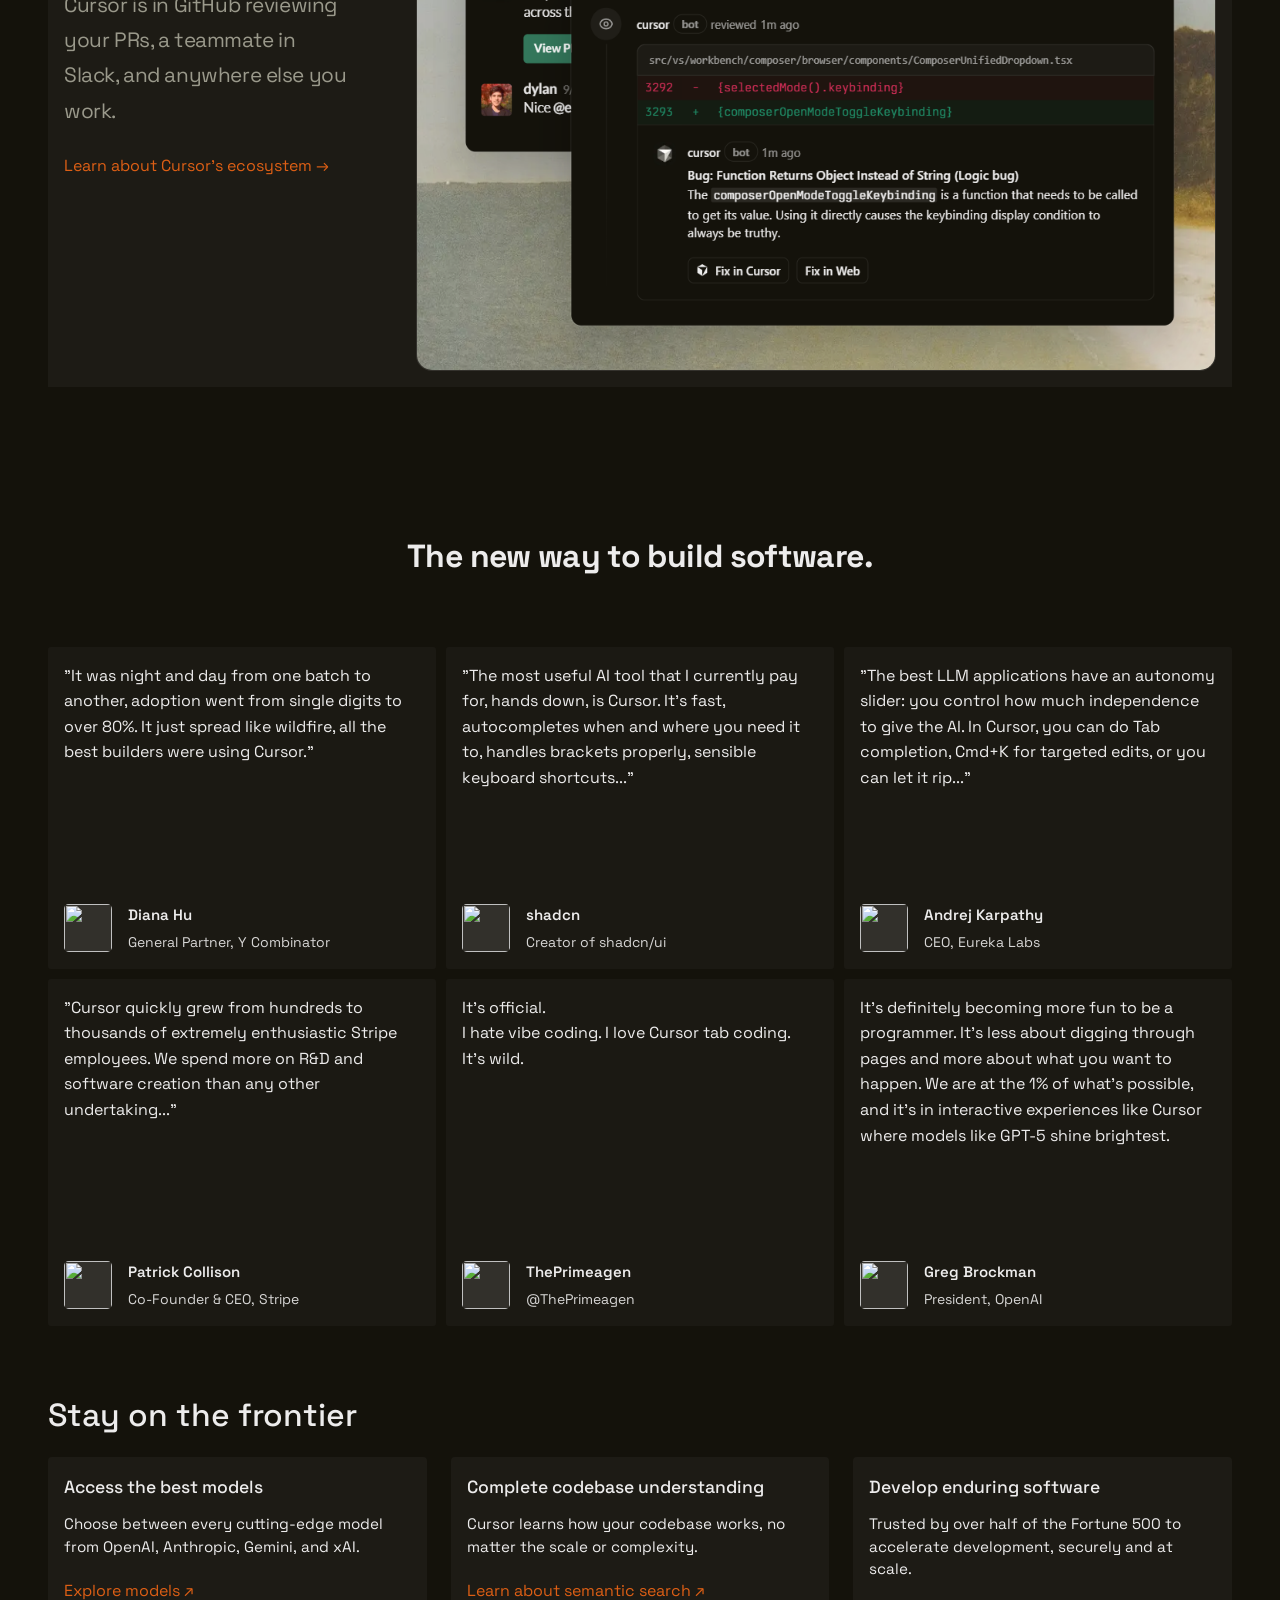
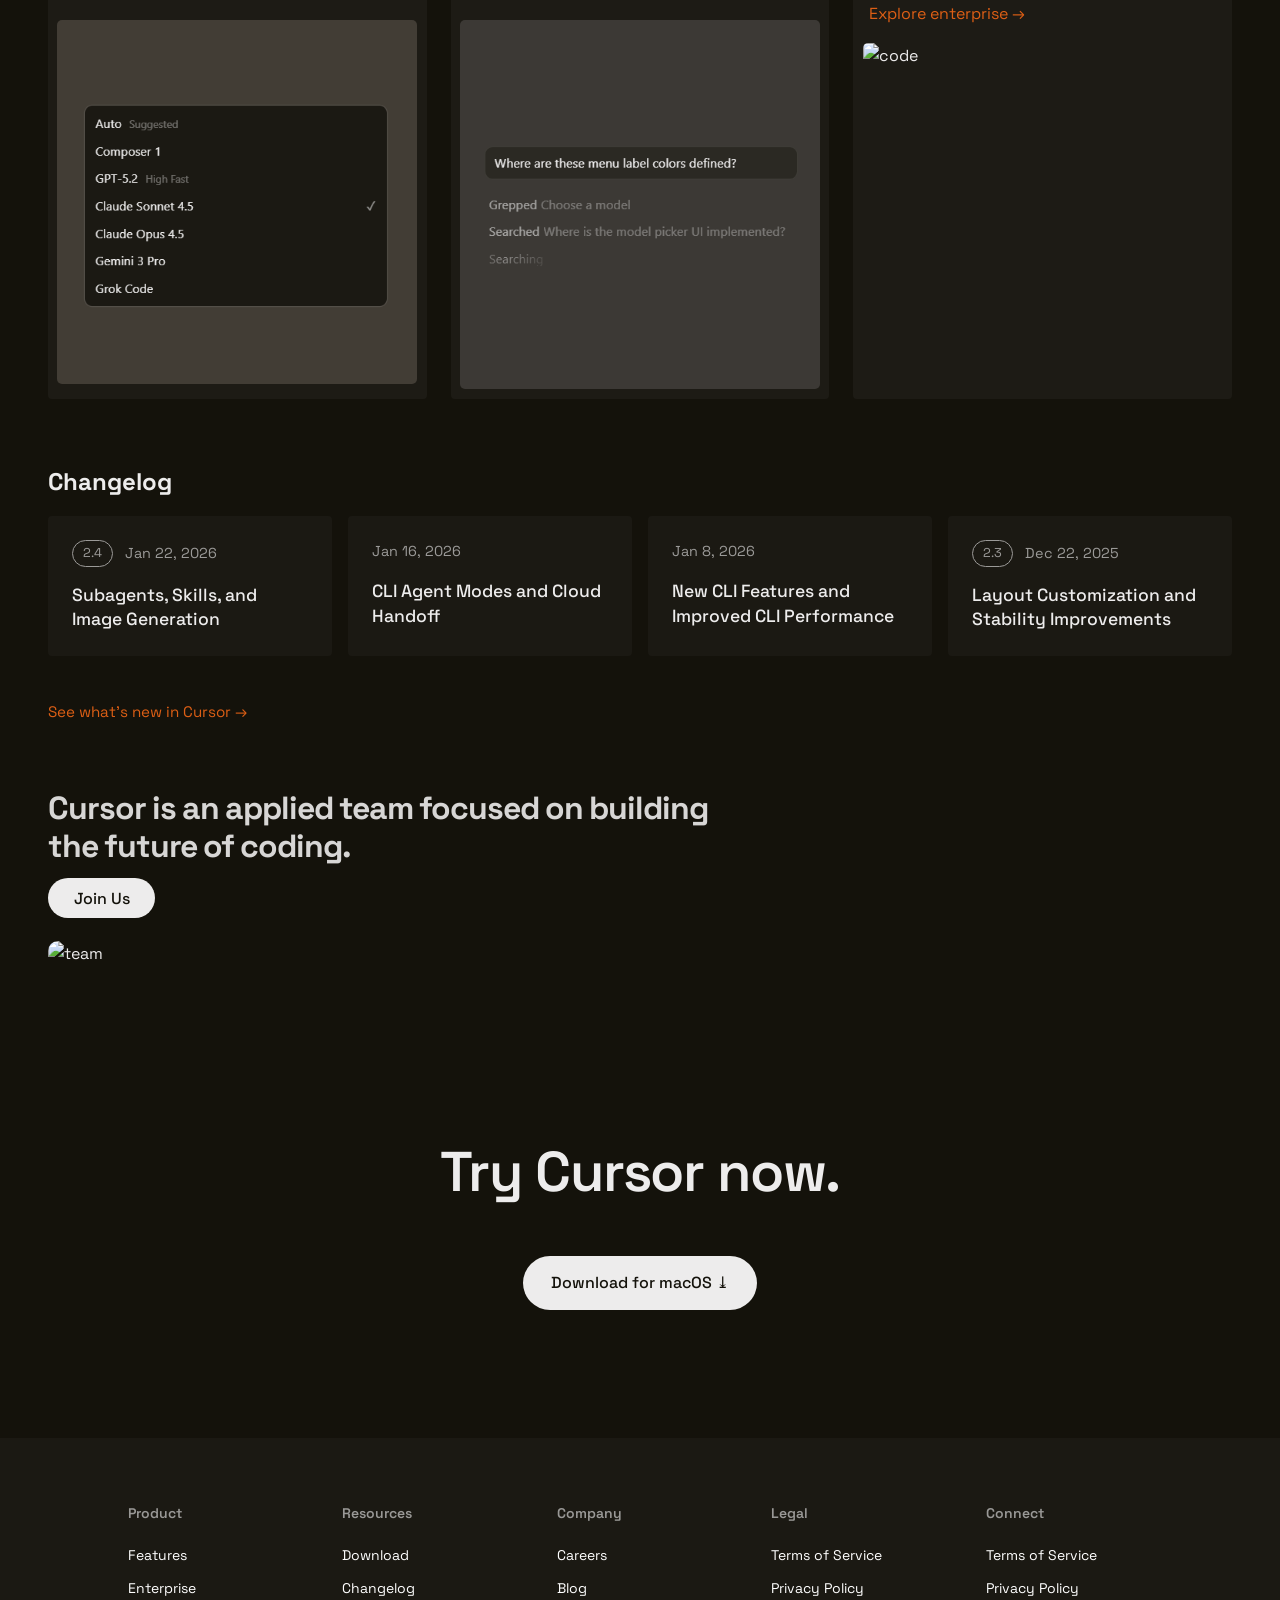
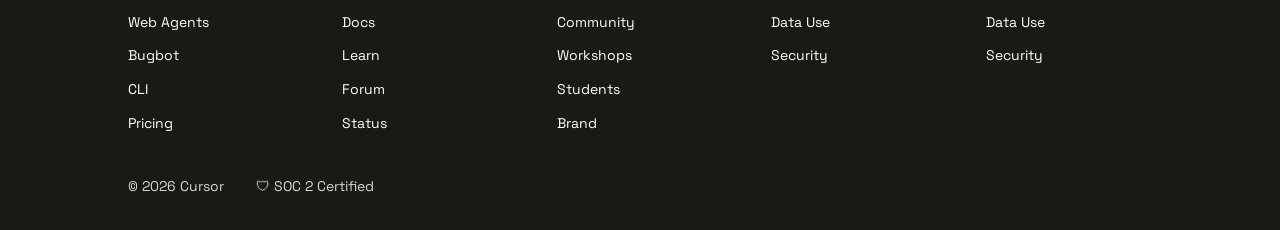
==== commit 211c0ff7: "updated assignment" ====
--- a/cursor-html-css/index.html
+++ b/cursor-html-css/index.html
@@ -86,9 +86,8 @@
             </div>
             <div class="feature-visual">
                 <img src="feat-1.png" width="100%" height="100%""> 
-                    </div>
-                </div>
-            </div>
+            </div>
+        </div>
 
             <div class=" feature-card">
                 <div class="feature-content">
@@ -237,7 +236,7 @@
         <h2 class="section-title">Stay on the frontier</h2>
 
         <div class="feature-grid">
-            <article class="feature-card">
+            <article class="feature-card-front">
                 <div class="card-content">
                     <h3>Access the best models</h3>
                     <p>Choose between every cutting-edge model from OpenAI, Anthropic, Gemini, and xAI.</p>
@@ -248,7 +247,7 @@
                 </div>
             </article>
 
-            <article class="feature-card">
+            <article class="feature-card-front">
                 <div class="card-content">
                     <h3>Complete codebase understanding</h3>
                     <p>Cursor learns how your codebase works, no matter the scale or complexity.</p>
@@ -259,7 +258,7 @@
                 </div>
             </article>
 
-            <article class="feature-card">
+            <article class="feature-card-front">
                 <div class="card-content">
                     <h3>Develop enduring software</h3>
                     <p>Trusted by over half of the Fortune 500 to accelerate development, securely and at scale.</p>
--- a/cursor-html-css/style.css
+++ b/cursor-html-css/style.css
@@ -248,14 +248,6 @@
     overflow: hidden;
 }
 
-.feature-visual::before {
-    content: "";
-    position: absolute;
-    inset: 0;
-    background: radial-gradient(circle at center,
-            rgba(255, 255, 255, 0.03),
-            transparent 70%);
-}
 
 /* Testimonials */
 .testimonials {
@@ -507,12 +499,13 @@
     gap: 24px;
 }
 
-.feature-card {
+.feature-card-front {
     background: #1D1B15;
     border-radius: 4px;
     display: flex;
     flex-direction: column;
     overflow: hidden;
+    padding-bottom: 10px;
 }
 
 .card-content {
@@ -536,4 +529,11 @@
     width: 100%;
     height: 100%;
     border-radius: 5px;
+    overflow: hidden;
+}
+
+.image-mockup {
+    align-self: center;
+    width: 95%;
+    overflow: hidden;
 }
